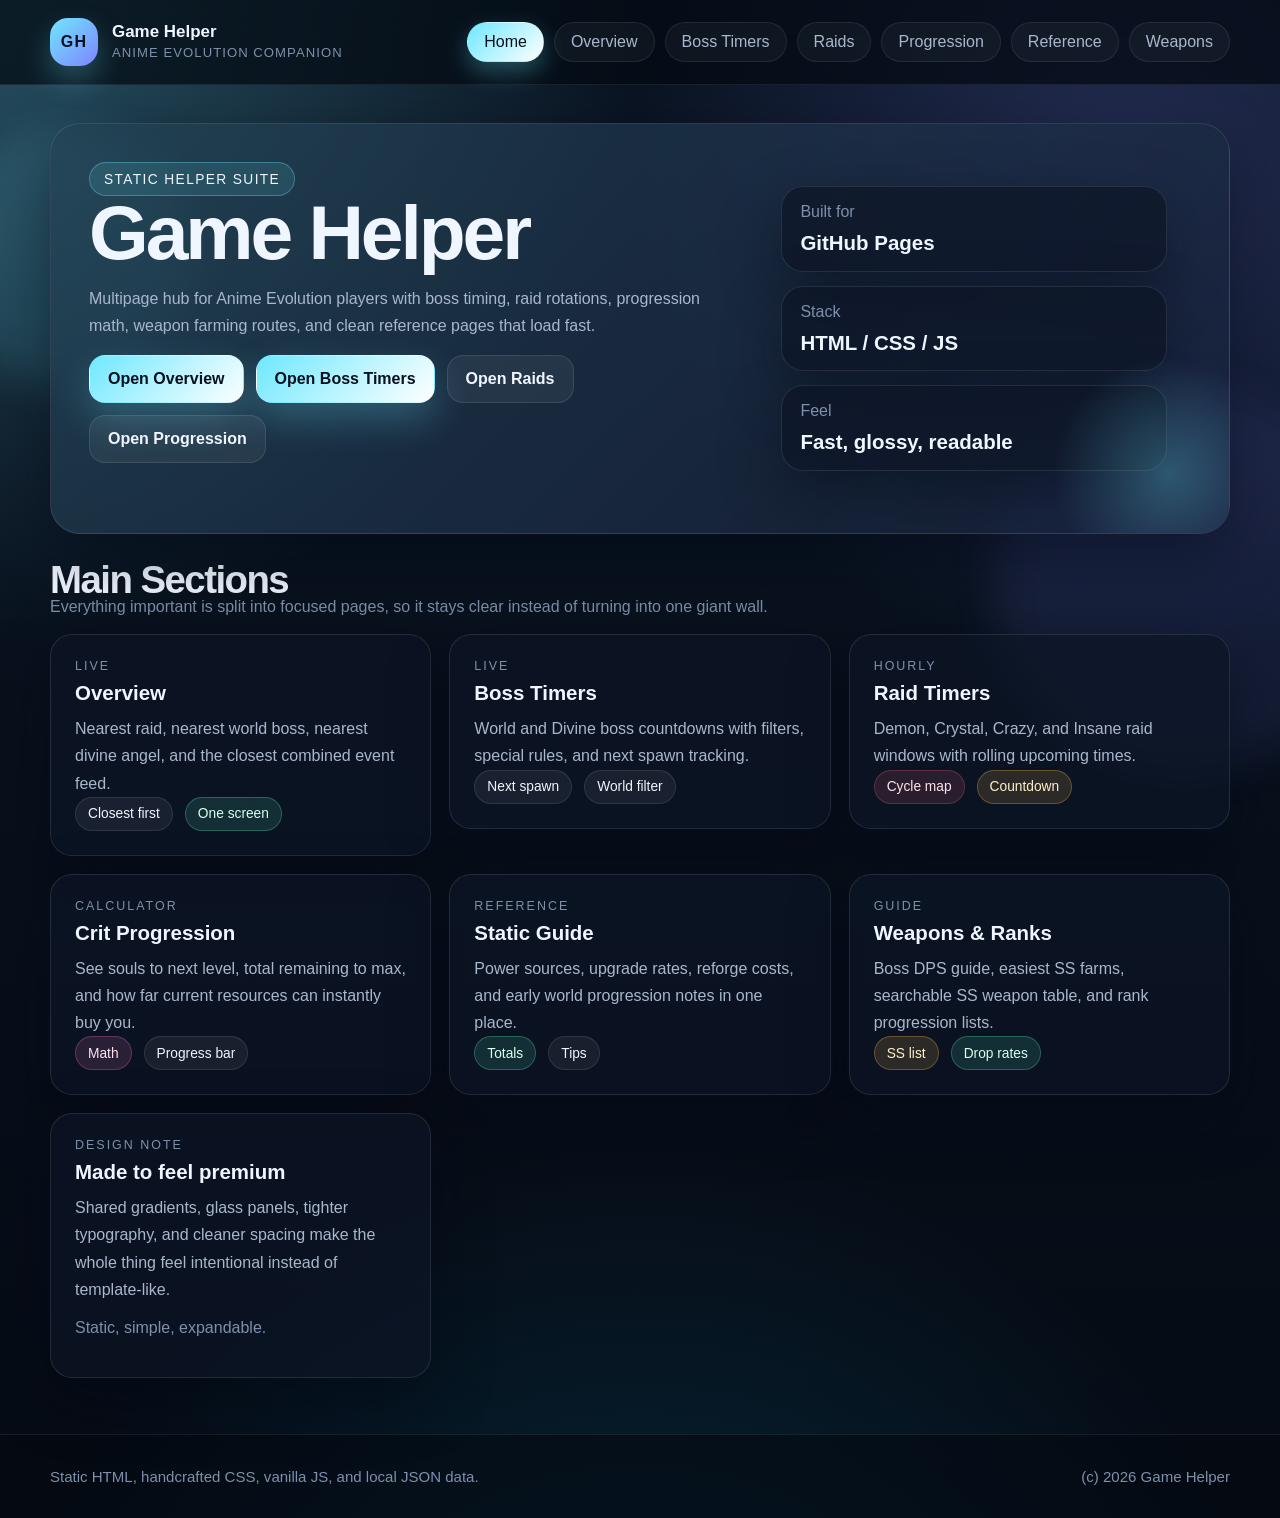
==== index.html @ 4a3b98d1 "feat: build initial anime evolution helper site" ====
<!DOCTYPE html>
<html lang="en">
<head>
  <meta charset="UTF-8" />
  <meta name="viewport" content="width=device-width, initial-scale=1.0" />
  <title>Game Helper</title>
  <link rel="icon" type="image/png" href="./assets/logo.png" />
  <link rel="stylesheet" href="./styles/site.css" />
</head>
<body data-page="home">
  <div class="site-wrap">
    <header id="site-header" class="site-header"></header>

    <main class="page-shell page-main">
      <section class="hero">
        <div class="hero-grid">
          <div>
            <span class="eyebrow">Static helper suite</span>
            <h1>Game Helper</h1>
            <p class="section-copy">
              Multipage hub for Anime Evolution players with boss timing, raid rotations,
              progression math, weapon farming routes, and clean reference pages that load fast.
            </p>
            <div class="hero-actions">
              <a href="./pages/overview.html" class="button button--primary">Open Overview</a>
              <a href="./pages/boss-timers.html" class="button button--primary">Open Boss Timers</a>
              <a href="./pages/raids.html" class="button button--secondary">Open Raids</a>
              <a href="./pages/progression.html" class="button button--secondary">Open Progression</a>
            </div>
          </div>

          <aside class="hero-aside">
            <div class="mini-stat"><span>Built for</span><strong>GitHub Pages</strong></div>
            <div class="mini-stat"><span>Stack</span><strong>HTML / CSS / JS</strong></div>
            <div class="mini-stat"><span>Feel</span><strong>Fast, glossy, readable</strong></div>
          </aside>
        </div>
      </section>

      <section class="section-block">
        <div class="section-header">
          <div>
            <h2 class="section-title">Main Sections</h2>
            <p>Everything important is split into focused pages, so it stays clear instead of turning into one giant wall.</p>
          </div>
        </div>

        <div class="grid-3">
          <a href="./pages/overview.html" class="home-feature__link">
            <article class="card lift-card">
              <p class="meta-label">Live</p>
              <h3>Overview</h3>
              <p class="muted-copy">Nearest raid, nearest world boss, nearest divine angel, and the closest combined event feed.</p>
              <div class="meta-row"><span class="pill">Closest first</span><span class="pill pill--success">One screen</span></div>
            </article>
          </a>

          <a href="./pages/boss-timers.html" class="home-feature__link">
            <article class="card lift-card">
              <p class="meta-label">Live</p>
              <h3>Boss Timers</h3>
              <p class="muted-copy">World and Divine boss countdowns with filters, special rules, and next spawn tracking.</p>
              <div class="meta-row"><span class="pill">Next spawn</span><span class="pill">World filter</span></div>
            </article>
          </a>

          <a href="./pages/raids.html" class="home-feature__link">
            <article class="card lift-card">
              <p class="meta-label">Hourly</p>
              <h3>Raid Timers</h3>
              <p class="muted-copy">Demon, Crystal, Crazy, and Insane raid windows with rolling upcoming times.</p>
              <div class="meta-row"><span class="pill pill--red">Cycle map</span><span class="pill pill--gold">Countdown</span></div>
            </article>
          </a>

          <a href="./pages/progression.html" class="home-feature__link">
            <article class="card lift-card">
              <p class="meta-label">Calculator</p>
              <h3>Crit Progression</h3>
              <p class="muted-copy">See souls to next level, total remaining to max, and how far current resources can instantly buy you.</p>
              <div class="meta-row"><span class="pill pill--pink">Math</span><span class="pill">Progress bar</span></div>
            </article>
          </a>

          <a href="./pages/reference.html" class="home-feature__link">
            <article class="card lift-card">
              <p class="meta-label">Reference</p>
              <h3>Static Guide</h3>
              <p class="muted-copy">Power sources, upgrade rates, reforge costs, and early world progression notes in one place.</p>
              <div class="meta-row"><span class="pill pill--success">Totals</span><span class="pill">Tips</span></div>
            </article>
          </a>

          <a href="./pages/weapons.html" class="home-feature__link">
            <article class="card lift-card">
              <p class="meta-label">Guide</p>
              <h3>Weapons & Ranks</h3>
              <p class="muted-copy">Boss DPS guide, easiest SS farms, searchable SS weapon table, and rank progression lists.</p>
              <div class="meta-row"><span class="pill pill--gold">SS list</span><span class="pill pill--success">Drop rates</span></div>
            </article>
          </a>

          <article class="card">
            <p class="meta-label">Design note</p>
            <h3>Made to feel premium</h3>
            <p class="muted-copy">Shared gradients, glass panels, tighter typography, and cleaner spacing make the whole thing feel intentional instead of template-like.</p>
            <p class="quiet-note">Static, simple, expandable.</p>
          </article>
        </div>
      </section>
    </main>

    <footer id="site-footer" class="site-footer"></footer>
  </div>

  <script src="./js/common.js" defer></script>
</body>
</html>
---- styles/site.css ----
﻿:root {
  --bg: #07111f;
  --surface: rgba(13, 22, 38, 0.72);
  --surface-strong: rgba(8, 16, 29, 0.92);
  --surface-border: rgba(255, 255, 255, 0.1);
  --text: #eff6ff;
  --text-soft: #a9b7cc;
  --text-dim: #7e90ab;
  --accent: #69c5ff;
  --accent-strong: #9f7bff;
  --accent-rgb: 105, 197, 255;
  --accent-strong-rgb: 159, 123, 255;
  --shadow: 0 22px 60px rgba(1, 9, 20, 0.45);
  --radius-xl: 30px;
  --radius-lg: 22px;
}

*,
*::before,
*::after {
  box-sizing: border-box;
}

html { scroll-behavior: smooth; }

body {
  margin: 0;
  min-height: 100vh;
  color: var(--text);
  font-family: "Segoe UI Variable Display", "Trebuchet MS", "Segoe UI", sans-serif;
  background:
    radial-gradient(circle at top left, rgba(var(--accent-rgb), 0.28), transparent 32%),
    radial-gradient(circle at 88% 12%, rgba(var(--accent-strong-rgb), 0.22), transparent 28%),
    radial-gradient(circle at 50% 120%, rgba(0, 194, 255, 0.18), transparent 35%),
    linear-gradient(180deg, #0b1524 0%, #050b14 100%);
  position: relative;
}

body::before,
body::after {
  content: "";
  position: fixed;
  pointer-events: none;
  filter: blur(22px);
  opacity: 0.55;
  border-radius: 50%;
}

body::before {
  width: 16rem;
  height: 16rem;
  top: 8rem;
  left: -4rem;
  background: rgba(var(--accent-rgb), 0.26);
}

body::after {
  width: 24rem;
  height: 24rem;
  right: -6rem;
  bottom: 8rem;
  background: rgba(var(--accent-strong-rgb), 0.2);
}

body[data-page="home"] { --accent: #6fe8ff; --accent-strong: #7f84ff; --accent-rgb: 111, 232, 255; --accent-strong-rgb: 127, 132, 255; }
body[data-page="overview"] { --accent: #5eead4; --accent-strong: #7c9cff; --accent-rgb: 94, 234, 212; --accent-strong-rgb: 124, 156, 255; }
body[data-page="boss-timers"] { --accent: #7ea4ff; --accent-strong: #d171ff; --accent-rgb: 126, 164, 255; --accent-strong-rgb: 209, 113, 255; }
body[data-page="raids"] { --accent: #ff8978; --accent-strong: #ffb45f; --accent-rgb: 255, 137, 120; --accent-strong-rgb: 255, 180, 95; }
body[data-page="progression"] { --accent: #ff7bba; --accent-strong: #8f88ff; --accent-rgb: 255, 123, 186; --accent-strong-rgb: 143, 136, 255; }
body[data-page="reference"] { --accent: #4ce8b5; --accent-strong: #6bb9ff; --accent-rgb: 76, 232, 181; --accent-strong-rgb: 107, 185, 255; }
body[data-page="weapons"] { --accent: #ffbf55; --accent-strong: #5df0be; --accent-rgb: 255, 191, 85; --accent-strong-rgb: 93, 240, 190; }

a { color: inherit; text-decoration: none; }
button, input, select { font: inherit; }
[hidden] { display: none !important; }

.site-wrap { position: relative; z-index: 1; }
.page-shell { width: min(1180px, calc(100% - 32px)); margin: 0 auto; }
.page-main { padding: 38px 0 0; }

.site-header {
  position: sticky;
  top: 0;
  z-index: 20;
  backdrop-filter: blur(22px);
  background: rgba(4, 10, 18, 0.72);
  border-bottom: 1px solid rgba(255, 255, 255, 0.08);
}

.site-header__inner,
.site-footer__inner {
  display: flex;
  align-items: center;
  justify-content: space-between;
  gap: 20px;
  padding: 18px 0;
}

.site-footer {
  margin-top: 56px;
  border-top: 1px solid rgba(255, 255, 255, 0.08);
  background: rgba(4, 10, 18, 0.58);
}

.site-footer__inner { color: var(--text-dim); font-size: 0.94rem; }

.brand { display: inline-flex; align-items: center; gap: 14px; }
.brand__mark {
  display: inline-grid;
  place-items: center;
  width: 48px;
  height: 48px;
  border-radius: 18px;
  font-weight: 900;
  letter-spacing: 0.08em;
  color: #04111d;
  background: linear-gradient(135deg, var(--accent), var(--accent-strong));
  box-shadow: 0 14px 30px rgba(var(--accent-rgb), 0.28);
}
.brand__text { display: grid; gap: 4px; }
.brand__text strong { font-size: 1.06rem; line-height: 1; }
.brand__text small { color: var(--text-dim); font-size: 0.82rem; letter-spacing: 0.08em; text-transform: uppercase; }

.site-nav { display: flex; flex-wrap: wrap; gap: 10px; justify-content: flex-end; }
.nav-link {
  padding: 10px 16px;
  border-radius: 999px;
  color: var(--text-soft);
  background: rgba(255, 255, 255, 0.04);
  border: 1px solid rgba(255, 255, 255, 0.08);
  transition: transform 160ms ease, border-color 160ms ease, color 160ms ease, background 160ms ease;
}
.nav-link:hover, .nav-link:focus-visible {
  transform: translateY(-1px);
  color: var(--text);
  border-color: rgba(var(--accent-rgb), 0.4);
  background: rgba(var(--accent-rgb), 0.1);
}
.nav-link.is-active {
  color: #06111d;
  border-color: transparent;
  background: linear-gradient(135deg, var(--accent), #ffffff);
  box-shadow: 0 10px 24px rgba(var(--accent-rgb), 0.3);
}

.hero, .panel, .callout, .card, .stat-card, .mini-stat {
  border-radius: var(--radius-lg);
  border: 1px solid var(--surface-border);
  background: var(--surface);
  box-shadow: var(--shadow);
}

.hero {
  position: relative;
  overflow: hidden;
  padding: 38px;
  border-radius: var(--radius-xl);
  background:
    linear-gradient(135deg, rgba(var(--accent-rgb), 0.16), rgba(var(--accent-strong-rgb), 0.08)),
    var(--surface);
}

.hero::after {
  content: "";
  position: absolute;
  inset: auto -60px -60px auto;
  width: 240px;
  height: 240px;
  background: radial-gradient(circle, rgba(var(--accent-rgb), 0.28), transparent 68%);
}

.hero-grid, .split-layout, .grid-2, .grid-3, .grid-4, .stats-grid, .mini-stats, .stack-grid {
  display: grid;
  gap: 18px;
}

.hero-grid { grid-template-columns: minmax(0, 1.2fr) minmax(280px, 0.8fr); }
.split-layout { grid-template-columns: minmax(320px, 0.9fr) minmax(0, 1.1fr); gap: 22px; }
.grid-2 { grid-template-columns: repeat(2, minmax(0, 1fr)); }
.grid-3 { grid-template-columns: repeat(3, minmax(0, 1fr)); }
.grid-4, .stats-grid { grid-template-columns: repeat(4, minmax(0, 1fr)); }
.mini-stats { grid-template-columns: repeat(2, minmax(0, 1fr)); gap: 14px; }

.eyebrow, .pill, .status-pill, .rank-chip {
  display: inline-flex;
  align-items: center;
  justify-content: center;
  min-height: 34px;
  padding: 0 12px;
  border-radius: 999px;
  color: var(--text);
  background: rgba(255, 255, 255, 0.06);
  border: 1px solid rgba(255, 255, 255, 0.1);
  font-size: 0.86rem;
}

.eyebrow {
  gap: 8px;
  padding: 8px 14px;
  letter-spacing: 0.1em;
  text-transform: uppercase;
  border-color: rgba(var(--accent-rgb), 0.32);
  background: rgba(var(--accent-rgb), 0.12);
}

.hero h1, .section-title {
  margin: 0;
  font-size: clamp(2.3rem, 6vw, 4.8rem);
  line-height: 0.95;
  letter-spacing: -0.04em;
}

.section-title { font-size: clamp(1.8rem, 4vw, 2.4rem); }
.section-copy, .muted-copy { color: var(--text-soft); line-height: 1.7; }
.muted-copy { margin: 0; }

.hero-actions, .chip-row, .meta-row, .form-row, .rank-cloud { display: flex; flex-wrap: wrap; gap: 12px; }

.button {
  display: inline-flex;
  align-items: center;
  justify-content: center;
  min-height: 48px;
  padding: 0 18px;
  border-radius: 16px;
  border: 1px solid transparent;
  font-weight: 700;
  transition: transform 160ms ease, box-shadow 160ms ease, background 160ms ease, border-color 160ms ease;
}
.button:hover, .button:focus-visible { transform: translateY(-1px); }
.button--primary { color: #07111f; background: linear-gradient(135deg, var(--accent), #ffffff); box-shadow: 0 16px 36px rgba(var(--accent-rgb), 0.25); }
.button--secondary { color: var(--text); background: rgba(255, 255, 255, 0.06); border-color: rgba(255, 255, 255, 0.1); }

.hero-aside, .panel, .callout, .card, .stat-card { padding: 24px; }
.mini-stat { display: grid; gap: 10px; padding: 16px 18px; align-content: start; }
.hero-aside { display: grid; gap: 14px; }
.card-heading, .section-header, .filter-bar {
  display: flex;
  align-items: end;
  justify-content: space-between;
  gap: 16px;
}
.section-header, .filter-bar { margin-bottom: 18px; }
.section-header p, .section-header span { margin: 0; color: var(--text-dim); }
.section-block { margin-top: 28px; }

.card h2, .card h3, .panel h2, .callout h2 { margin: 0 0 10px; }
.home-feature h3, .rank-card h3, .card h3 { font-size: 1.28rem; }
.meta-label { margin: 0 0 8px; color: var(--text-dim); font-size: 0.78rem; letter-spacing: 0.16em; text-transform: uppercase; }
.stat-card p, .mini-stat span { margin: 0; color: var(--text-dim); }
.stat-card strong, .mini-stat strong, .hero-aside strong { display: block; margin-top: 10px; font-size: 1.28rem; }
.mini-stat strong { margin-top: 0; min-width: 0; line-height: 1.15; }

.lift-card { transition: transform 180ms ease, border-color 180ms ease, background 180ms ease; }
.lift-card:hover, .lift-card:focus-within {
  transform: translateY(-3px);
  border-color: rgba(var(--accent-rgb), 0.34);
  background: rgba(20, 34, 54, 0.88);
}

.stack-section { margin-top: 18px; }
.bullet-list { display: grid; gap: 12px; }
.bullet-list p { margin: 0; padding-left: 18px; position: relative; }
.bullet-list p::before { content: "-"; position: absolute; left: 0; color: var(--accent); }

.callout {
  background:
    linear-gradient(135deg, rgba(var(--accent-rgb), 0.16), rgba(var(--accent-strong-rgb), 0.08)),
    var(--surface);
}
.callout--warning, .card--warning {
  background:
    linear-gradient(135deg, rgba(255, 183, 74, 0.18), rgba(255, 140, 92, 0.08)),
    var(--surface);
}

.pill--success { color: #d8fff0; background: rgba(92, 240, 189, 0.12); border-color: rgba(92, 240, 189, 0.28); }
.pill--warning, .pill--gold { color: #fff0cb; background: rgba(255, 187, 76, 0.14); border-color: rgba(255, 187, 76, 0.28); }
.pill--danger, .pill--red { color: #ffe3e9; background: rgba(255, 104, 135, 0.13); border-color: rgba(255, 104, 135, 0.24); }
.pill--cyan { color: #dcfbff; background: rgba(87, 233, 255, 0.13); border-color: rgba(87, 233, 255, 0.26); }
.pill--pink { color: #ffe2f5; background: rgba(255, 122, 201, 0.13); border-color: rgba(255, 122, 201, 0.26); }
.pill--violet { color: #efe5ff; background: rgba(155, 120, 255, 0.14); border-color: rgba(155, 120, 255, 0.28); }

.accent-copy { color: var(--accent); }
.accent-red { color: #ff9687; }
.accent-cyan { color: #83ecff; }
.accent-pink { color: #ff92d3; }
.accent-gold { color: #ffd98e; }
.accent-violet { color: #c6b3ff; }

.control-group { display: grid; gap: 8px; }
.label { color: var(--text-soft); font-size: 0.95rem; font-weight: 700; }
.input, .select {
  min-height: 52px;
  padding: 0 16px;
  border-radius: 16px;
  border: 1px solid rgba(255, 255, 255, 0.1);
  color: var(--text);
  background: var(--surface-strong);
  outline: none;
  transition: border-color 160ms ease, box-shadow 160ms ease;
}
.input:focus, .select:focus { border-color: rgba(var(--accent-rgb), 0.52); box-shadow: 0 0 0 4px rgba(var(--accent-rgb), 0.14); }

.table-wrap { overflow-x: auto; }
.data-table { width: 100%; border-collapse: collapse; }
.data-table th, .data-table td { padding: 14px 16px; text-align: left; border-bottom: 1px solid rgba(255, 255, 255, 0.07); }
.data-table th { color: var(--text-dim); font-size: 0.84rem; letter-spacing: 0.08em; text-transform: uppercase; }
.data-table tr:last-child td { border-bottom: 0; }
.data-table tbody tr:hover { background: rgba(255, 255, 255, 0.03); }

.row-current { background: rgba(255, 123, 186, 0.12); }
.row-next { background: rgba(122, 152, 255, 0.12); }
.status-pill--current { background: rgba(255, 123, 186, 0.16); border-color: rgba(255, 123, 186, 0.26); }
.status-pill--next { background: rgba(122, 152, 255, 0.16); border-color: rgba(122, 152, 255, 0.26); }
.status-pill--muted { color: var(--text-dim); }

.table-empty { padding: 22px 16px !important; text-align: center; color: var(--text-dim); }
.table-empty--error { color: #ffc6cf; }

.progress-track {
  width: 100%;
  height: 16px;
  overflow: hidden;
  border-radius: 999px;
  background: rgba(255, 255, 255, 0.06);
  border: 1px solid rgba(255, 255, 255, 0.08);
}
.progress-bar { height: 100%; width: 0; border-radius: inherit; background: linear-gradient(90deg, var(--accent), var(--accent-strong)); transition: width 220ms ease; }

.notice {
  padding: 14px 16px;
  border-radius: 18px;
  color: var(--text);
  background: rgba(255, 255, 255, 0.06);
  border: 1px solid rgba(255, 255, 255, 0.08);
}
.notice--warning { color: #fff0cd; background: rgba(255, 190, 85, 0.12); border-color: rgba(255, 190, 85, 0.24); }
.notice--error { color: #ffe3e8; background: rgba(255, 98, 131, 0.12); border-color: rgba(255, 98, 131, 0.24); }

.input-panel {
  background:
    linear-gradient(180deg, rgba(18, 31, 52, 0.92), rgba(9, 18, 33, 0.92)),
    var(--surface);
}
.input-panel > h2 { margin-bottom: 18px; }
.input-panel .control-group { gap: 10px; }
.input-example {
  border-color: rgba(184, 117, 255, 0.2);
  background:
    linear-gradient(135deg, rgba(116, 69, 145, 0.35), rgba(48, 62, 116, 0.28)),
    rgba(24, 30, 54, 0.92);
}
.input-example h2 { margin-bottom: 8px; }

.tip-item { display: flex; align-items: flex-start; gap: 14px; }
.tip-index {
  display: grid;
  place-items: center;
  flex: 0 0 42px;
  width: 42px;
  height: 42px;
  border-radius: 14px;
  font-weight: 900;
  color: #04111d;
  background: linear-gradient(135deg, var(--accent), #ffffff);
}

.quiet-note { color: var(--text-dim); }
.boss-card { padding: 22px; }
.boss-card__header { align-items: flex-start; flex-wrap: wrap; margin-bottom: 0; }
.boss-card__title { min-width: 0; flex: 1 1 220px; }
.boss-card__badge { flex: 0 0 auto; margin-top: 4px; }
.boss-card .mini-stats { margin-top: 18px; }
.boss-card .stack-section { margin-top: 18px; }
.boss-card__notice { margin-top: 18px; }
.boss-card {
  background:
    radial-gradient(circle at top left, rgba(126, 164, 255, 0.08), transparent 32%),
    linear-gradient(180deg, rgba(19, 31, 56, 0.96), rgba(10, 19, 35, 0.96));
}
.boss-card .mini-stat {
  min-height: 110px;
  padding: 18px 20px;
  background:
    linear-gradient(180deg, rgba(13, 23, 42, 0.96), rgba(10, 19, 35, 0.92));
  border-color: rgba(126, 164, 255, 0.14);
  box-shadow: inset 0 1px 0 rgba(255, 255, 255, 0.04);
}
.boss-card .mini-stat span {
  font-size: 0.9rem;
  letter-spacing: 0.01em;
}
.boss-card .mini-stat strong {
  font-size: 2rem;
  letter-spacing: -0.03em;
}
.boss-card .chip-row { gap: 10px; }
.boss-card .pill {
  background: rgba(159, 175, 220, 0.1);
  border-color: rgba(159, 175, 220, 0.18);
}

.raid-board { display: grid; gap: 18px; }
.raid-card { display: grid; gap: 22px; grid-template-columns: minmax(240px, 320px) minmax(0, 1fr); align-items: center; cursor: grab; }
.raid-card.is-dragging { opacity: 0.55; transform: scale(0.985); }
.raid-card.drop-target { border-color: rgba(var(--accent-rgb), 0.5); box-shadow: 0 0 0 1px rgba(var(--accent-rgb), 0.22), var(--shadow); }
.raid-card__main { display: grid; gap: 10px; }
.raid-card__headline { display: flex; align-items: flex-start; justify-content: space-between; gap: 16px; }
.raid-card__title { display: flex; align-items: flex-start; gap: 14px; }
.raid-card__title .meta-label,
.overview-event .meta-label,
.boss-card__title .meta-label { margin-bottom: 6px; }
.drag-handle { flex: 0 0 auto; margin-top: 4px; color: var(--text-dim); font-weight: 900; letter-spacing: 0.16em; user-select: none; }
.raid-card__stats { display: grid; gap: 14px; grid-template-columns: repeat(3, minmax(0, 1fr)); }
.raid-stat { min-height: 108px; }
.raid-stat--wide { grid-column: span 1; }
.overview-list { display: grid; gap: 18px; }
.overview-event { display: grid; gap: 18px; grid-template-columns: minmax(220px, 0.8fr) minmax(0, 1.2fr); align-items: center; }
.overview-event__stats { display: grid; gap: 14px; grid-template-columns: repeat(2, minmax(0, 1fr)); }

@media (max-width: 980px) {
  .site-header__inner, .site-footer__inner, .hero-grid, .split-layout, .filter-bar, .section-header {
    flex-direction: column;
    align-items: stretch;
    grid-template-columns: 1fr;
  }

  .grid-4, .stats-grid, .grid-3 { grid-template-columns: repeat(2, minmax(0, 1fr)); }
  .raid-card,
  .overview-event { grid-template-columns: 1fr; }
  .raid-card__stats { grid-template-columns: 1fr 1fr; }
}

@media (max-width: 720px) {
  .page-shell { width: min(100% - 24px, 100%); }
  .page-main { padding-top: 26px; }
  .hero, .panel, .callout, .card, .stat-card { padding: 20px; }
  .site-nav, .grid-2, .grid-3, .grid-4, .stats-grid, .mini-stats { grid-template-columns: 1fr; }
  .site-nav { justify-content: flex-start; }
  .hero h1, .section-title { line-height: 1.02; }
  .raid-card__headline,
  .raid-card__title { flex-direction: column; }
  .overview-event__stats,
  .raid-card__stats { grid-template-columns: 1fr; }
}

.home-feature__link { display: block; }
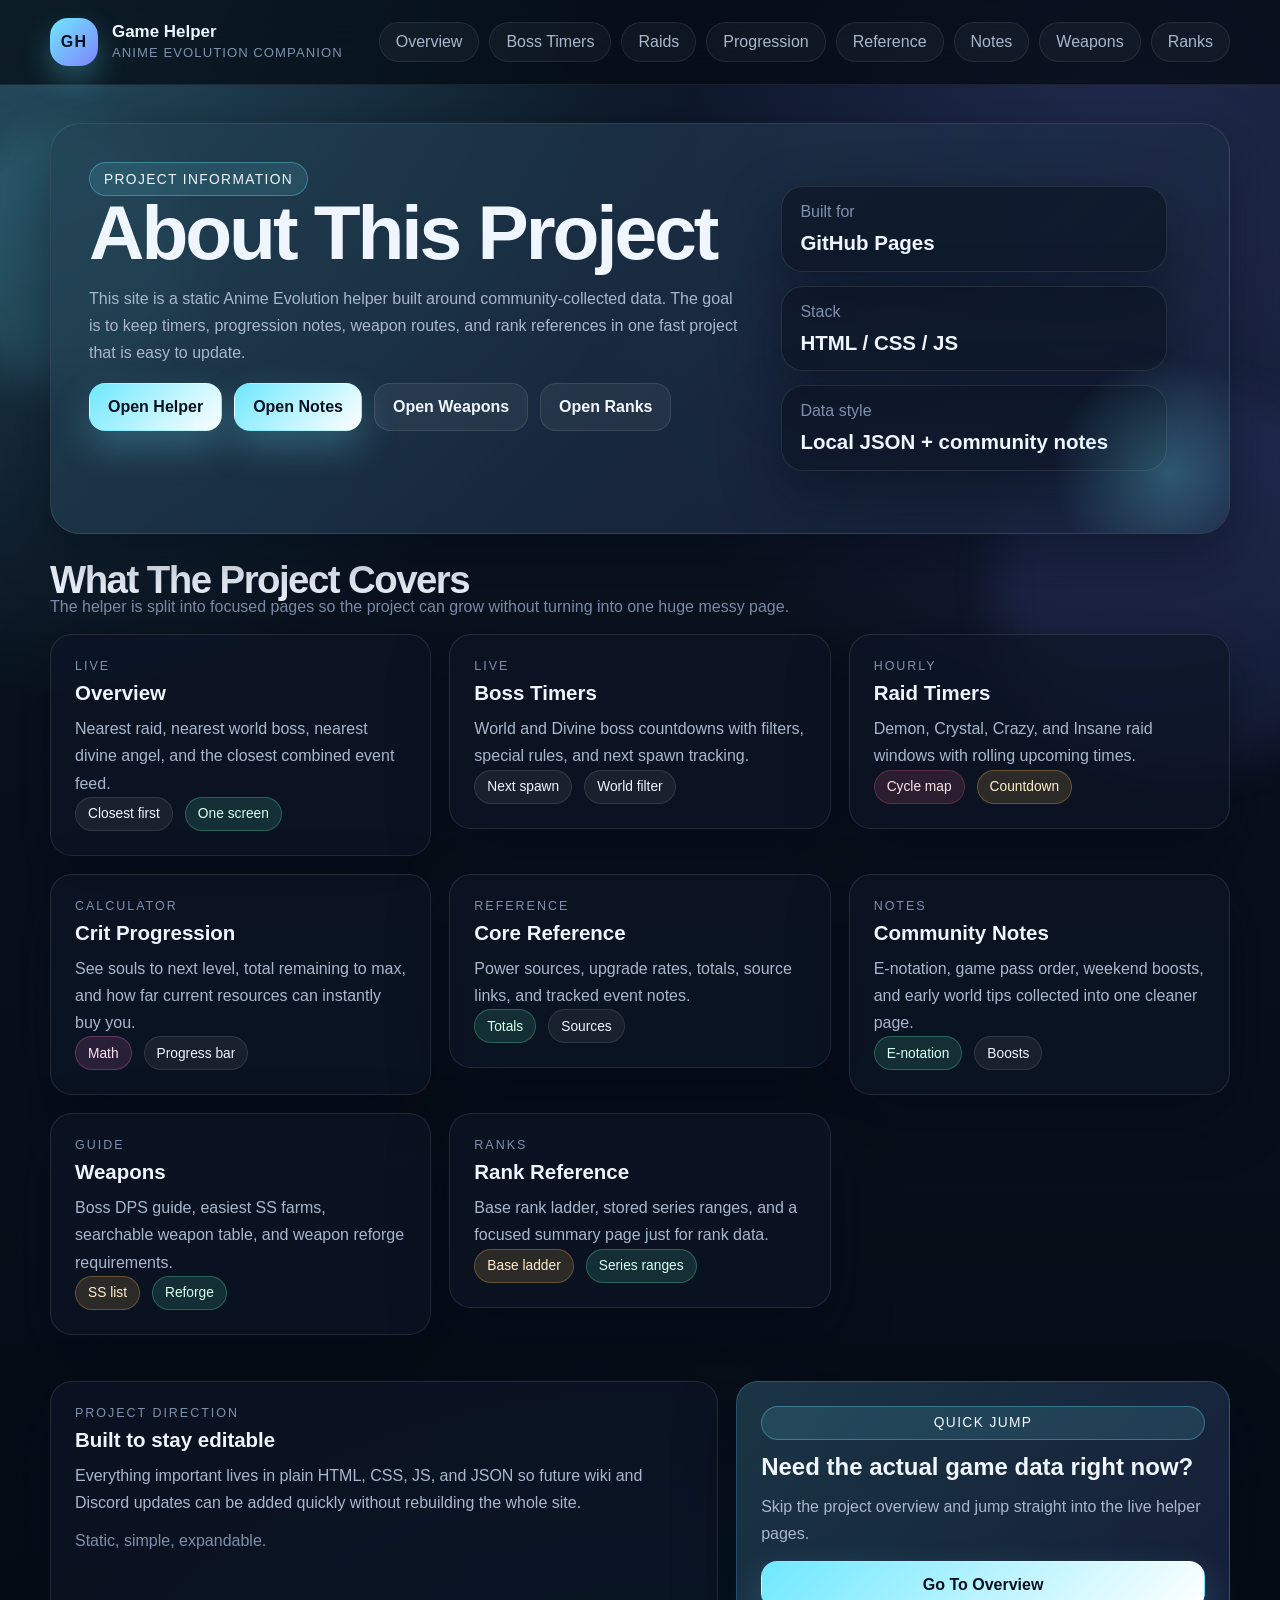
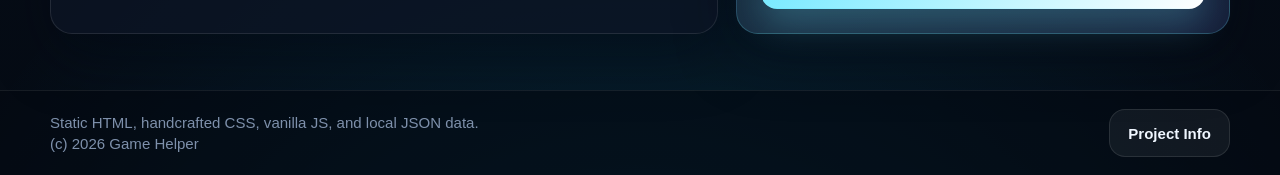
==== commit ec5798e7: "Refine helper pages and expand reference data" ====
--- a/index.html
+++ b/index.html
@@ -3,7 +3,7 @@
 <head>
   <meta charset="UTF-8" />
   <meta name="viewport" content="width=device-width, initial-scale=1.0" />
-  <title>Game Helper</title>
+  <title>Project Info | Game Helper</title>
   <link rel="icon" type="image/png" href="./assets/logo.png" />
   <link rel="stylesheet" href="./styles/site.css" />
 </head>
@@ -15,24 +15,24 @@
       <section class="hero">
         <div class="hero-grid">
           <div>
-            <span class="eyebrow">Static helper suite</span>
-            <h1>Game Helper</h1>
+            <span class="eyebrow">Project information</span>
+            <h1>About This Project</h1>
             <p class="section-copy">
-              Multipage hub for Anime Evolution players with boss timing, raid rotations,
-              progression math, weapon farming routes, and clean reference pages that load fast.
+              This site is a static Anime Evolution helper built around community-collected data.
+              The goal is to keep timers, progression notes, weapon routes, and rank references in one fast project that is easy to update.
             </p>
             <div class="hero-actions">
-              <a href="./pages/overview.html" class="button button--primary">Open Overview</a>
-              <a href="./pages/boss-timers.html" class="button button--primary">Open Boss Timers</a>
-              <a href="./pages/raids.html" class="button button--secondary">Open Raids</a>
-              <a href="./pages/progression.html" class="button button--secondary">Open Progression</a>
+              <a href="./pages/overview.html" class="button button--primary">Open Helper</a>
+              <a href="./pages/library.html" class="button button--primary">Open Notes</a>
+              <a href="./pages/weapons.html" class="button button--secondary">Open Weapons</a>
+              <a href="./pages/ranks.html" class="button button--secondary">Open Ranks</a>
             </div>
           </div>
 
           <aside class="hero-aside">
             <div class="mini-stat"><span>Built for</span><strong>GitHub Pages</strong></div>
             <div class="mini-stat"><span>Stack</span><strong>HTML / CSS / JS</strong></div>
-            <div class="mini-stat"><span>Feel</span><strong>Fast, glossy, readable</strong></div>
+            <div class="mini-stat"><span>Data style</span><strong>Local JSON + community notes</strong></div>
           </aside>
         </div>
       </section>
@@ -40,8 +40,8 @@
       <section class="section-block">
         <div class="section-header">
           <div>
-            <h2 class="section-title">Main Sections</h2>
-            <p>Everything important is split into focused pages, so it stays clear instead of turning into one giant wall.</p>
+            <h2 class="section-title">What The Project Covers</h2>
+            <p>The helper is split into focused pages so the project can grow without turning into one huge messy page.</p>
           </div>
         </div>
 
@@ -85,27 +85,54 @@
           <a href="./pages/reference.html" class="home-feature__link">
             <article class="card lift-card">
               <p class="meta-label">Reference</p>
-              <h3>Static Guide</h3>
-              <p class="muted-copy">Power sources, upgrade rates, reforge costs, and early world progression notes in one place.</p>
-              <div class="meta-row"><span class="pill pill--success">Totals</span><span class="pill">Tips</span></div>
+              <h3>Core Reference</h3>
+              <p class="muted-copy">Power sources, upgrade rates, totals, source links, and tracked event notes.</p>
+              <div class="meta-row"><span class="pill pill--success">Totals</span><span class="pill">Sources</span></div>
+            </article>
+          </a>
+
+          <a href="./pages/library.html" class="home-feature__link">
+            <article class="card lift-card">
+              <p class="meta-label">Notes</p>
+              <h3>Community Notes</h3>
+              <p class="muted-copy">E-notation, game pass order, weekend boosts, and early world tips collected into one cleaner page.</p>
+              <div class="meta-row"><span class="pill pill--success">E-notation</span><span class="pill">Boosts</span></div>
             </article>
           </a>
 
           <a href="./pages/weapons.html" class="home-feature__link">
             <article class="card lift-card">
               <p class="meta-label">Guide</p>
-              <h3>Weapons & Ranks</h3>
-              <p class="muted-copy">Boss DPS guide, easiest SS farms, searchable SS weapon table, and rank progression lists.</p>
-              <div class="meta-row"><span class="pill pill--gold">SS list</span><span class="pill pill--success">Drop rates</span></div>
+              <h3>Weapons</h3>
+              <p class="muted-copy">Boss DPS guide, easiest SS farms, searchable weapon table, and weapon reforge requirements.</p>
+              <div class="meta-row"><span class="pill pill--gold">SS list</span><span class="pill pill--success">Reforge</span></div>
             </article>
           </a>
 
-          <article class="card">
-            <p class="meta-label">Design note</p>
-            <h3>Made to feel premium</h3>
-            <p class="muted-copy">Shared gradients, glass panels, tighter typography, and cleaner spacing make the whole thing feel intentional instead of template-like.</p>
-            <p class="quiet-note">Static, simple, expandable.</p>
-          </article>
+          <a href="./pages/ranks.html" class="home-feature__link">
+            <article class="card lift-card">
+              <p class="meta-label">Ranks</p>
+              <h3>Rank Reference</h3>
+              <p class="muted-copy">Base rank ladder, stored series ranges, and a focused summary page just for rank data.</p>
+              <div class="meta-row"><span class="pill pill--gold">Base ladder</span><span class="pill pill--success">Series ranges</span></div>
+            </article>
+          </a>
+
+          <div class="project-banner section-block">
+            <article class="card">
+              <p class="meta-label">Project direction</p>
+              <h3>Built to stay editable</h3>
+              <p class="muted-copy">Everything important lives in plain HTML, CSS, JS, and JSON so future wiki and Discord updates can be added quickly without rebuilding the whole site.</p>
+              <p class="quiet-note">Static, simple, expandable.</p>
+            </article>
+
+            <aside class="project-banner__cta">
+              <span class="eyebrow">Quick jump</span>
+              <strong>Need the actual game data right now?</strong>
+              <p class="muted-copy">Skip the project overview and jump straight into the live helper pages.</p>
+              <a href="./pages/overview.html" class="button button--primary">Go To Overview</a>
+            </aside>
+          </div>
         </div>
       </section>
     </main>
--- a/styles/site.css
+++ b/styles/site.css
@@ -68,7 +68,9 @@
 body[data-page="raids"] { --accent: #ff8978; --accent-strong: #ffb45f; --accent-rgb: 255, 137, 120; --accent-strong-rgb: 255, 180, 95; }
 body[data-page="progression"] { --accent: #ff7bba; --accent-strong: #8f88ff; --accent-rgb: 255, 123, 186; --accent-strong-rgb: 143, 136, 255; }
 body[data-page="reference"] { --accent: #4ce8b5; --accent-strong: #6bb9ff; --accent-rgb: 76, 232, 181; --accent-strong-rgb: 107, 185, 255; }
+body[data-page="library"] { --accent: #6ff0b8; --accent-strong: #ffd06a; --accent-rgb: 111, 240, 184; --accent-strong-rgb: 255, 208, 106; }
 body[data-page="weapons"] { --accent: #ffbf55; --accent-strong: #5df0be; --accent-rgb: 255, 191, 85; --accent-strong-rgb: 93, 240, 190; }
+body[data-page="ranks"] { --accent: #9cb0ff; --accent-strong: #79efd6; --accent-rgb: 156, 176, 255; --accent-strong-rgb: 121, 239, 214; }
 
 a { color: inherit; text-decoration: none; }
 button, input, select { font: inherit; }
@@ -103,6 +105,9 @@
 }
 
 .site-footer__inner { color: var(--text-dim); font-size: 0.94rem; }
+.footer-copy { display: grid; gap: 4px; }
+.footer-copy p { margin: 0; }
+.footer-project-link { min-height: 42px; border-radius: 999px; }
 
 .brand { display: inline-flex; align-items: center; gap: 14px; }
 .brand__mark {
@@ -121,6 +126,14 @@
 .brand__text strong { font-size: 1.06rem; line-height: 1; }
 .brand__text small { color: var(--text-dim); font-size: 0.82rem; letter-spacing: 0.08em; text-transform: uppercase; }
 
+.header-actions {
+  display: flex;
+  align-items: center;
+  justify-content: flex-end;
+  gap: 14px;
+  flex-wrap: wrap;
+}
+
 .site-nav { display: flex; flex-wrap: wrap; gap: 10px; justify-content: flex-end; }
 .nav-link {
   padding: 10px 16px;
@@ -230,7 +243,6 @@
 .button:hover, .button:focus-visible { transform: translateY(-1px); }
 .button--primary { color: #07111f; background: linear-gradient(135deg, var(--accent), #ffffff); box-shadow: 0 16px 36px rgba(var(--accent-rgb), 0.25); }
 .button--secondary { color: var(--text); background: rgba(255, 255, 255, 0.06); border-color: rgba(255, 255, 255, 0.1); }
-
 .hero-aside, .panel, .callout, .card, .stat-card { padding: 24px; }
 .mini-stat { display: grid; gap: 10px; padding: 16px 18px; align-content: start; }
 .hero-aside { display: grid; gap: 14px; }
@@ -419,6 +431,85 @@
 .overview-event { display: grid; gap: 18px; grid-template-columns: minmax(220px, 0.8fr) minmax(0, 1.2fr); align-items: center; }
 .overview-event__stats { display: grid; gap: 14px; grid-template-columns: repeat(2, minmax(0, 1fr)); }
 
+.content-with-toc {
+  display: grid;
+  grid-template-columns: 250px minmax(0, 1fr);
+  gap: 24px;
+  align-items: start;
+}
+
+.toc-panel {
+  position: sticky;
+  top: 92px;
+  padding: 20px;
+}
+
+.toc-panel h2 {
+  margin: 0 0 14px;
+  font-size: 1rem;
+}
+
+.toc-list {
+  display: grid;
+  gap: 10px;
+}
+
+.toc-link {
+  display: block;
+  padding: 10px 12px;
+  border-radius: 14px;
+  color: var(--text-soft);
+  background: rgba(255, 255, 255, 0.04);
+  border: 1px solid rgba(255, 255, 255, 0.08);
+  transition: background 160ms ease, border-color 160ms ease, transform 160ms ease, color 160ms ease;
+}
+
+.toc-link:hover,
+.toc-link:focus-visible {
+  color: var(--text);
+  transform: translateY(-1px);
+  background: rgba(var(--accent-rgb), 0.1);
+  border-color: rgba(var(--accent-rgb), 0.28);
+}
+
+.toc-target {
+  scroll-margin-top: 96px;
+}
+
+.stack-list {
+  display: grid;
+  gap: 14px;
+}
+
+.stack-list > * {
+  width: 100%;
+}
+
+.project-banner {
+  display: grid;
+  gap: 18px;
+  grid-column: 1 / -1;
+  grid-template-columns: minmax(0, 1.15fr) minmax(260px, 0.85fr);
+  align-items: stretch;
+}
+
+.project-banner__cta {
+  display: grid;
+  gap: 14px;
+  padding: 24px;
+  border-radius: var(--radius-lg);
+  border: 1px solid rgba(var(--accent-rgb), 0.22);
+  background:
+    linear-gradient(135deg, rgba(var(--accent-rgb), 0.16), rgba(var(--accent-strong-rgb), 0.1)),
+    rgba(10, 20, 35, 0.92);
+  box-shadow: var(--shadow);
+}
+
+.project-banner__cta strong {
+  font-size: 1.5rem;
+  line-height: 1.05;
+}
+
 @media (max-width: 980px) {
   .site-header__inner, .site-footer__inner, .hero-grid, .split-layout, .filter-bar, .section-header {
     flex-direction: column;
@@ -426,6 +517,13 @@
     grid-template-columns: 1fr;
   }
 
+  .header-actions { flex-direction: column; align-items: stretch; }
+  .project-banner { grid-template-columns: 1fr; }
+  .content-with-toc { grid-template-columns: 1fr; }
+  .toc-panel {
+    position: static;
+    order: -1;
+  }
   .grid-4, .stats-grid, .grid-3 { grid-template-columns: repeat(2, minmax(0, 1fr)); }
   .raid-card,
   .overview-event { grid-template-columns: 1fr; }
@@ -438,6 +536,7 @@
   .hero, .panel, .callout, .card, .stat-card { padding: 20px; }
   .site-nav, .grid-2, .grid-3, .grid-4, .stats-grid, .mini-stats { grid-template-columns: 1fr; }
   .site-nav { justify-content: flex-start; }
+  .site-footer__inner { align-items: stretch; }
   .hero h1, .section-title { line-height: 1.02; }
   .raid-card__headline,
   .raid-card__title { flex-direction: column; }
